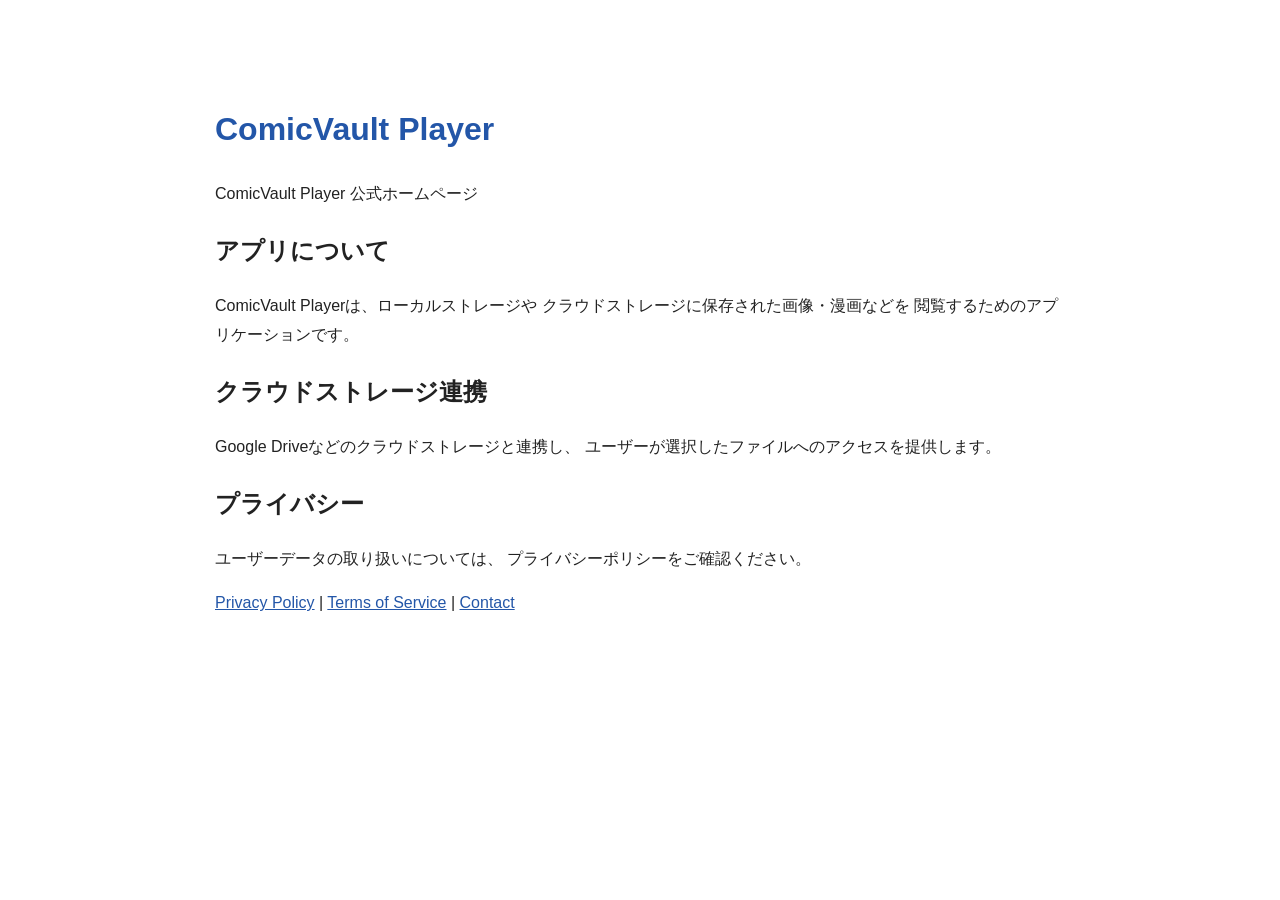
==== index.html @ 27692675 "Add ComicVault Player official homepage" ====
﻿<!DOCTYPE html>
<html lang="ja">
<head>
  <meta charset="UTF-8">
  <meta name="viewport" content="width=device-width, initial-scale=1">
  <meta name="description" content="ComicVault Player official website">
  <title>ComicVault Player - Official Website</title>
  <style>
    body {
      font-family: Arial, sans-serif;
      max-width: 850px;
      margin: 60px auto;
      padding: 20px;
      line-height: 1.8;
      color: #222;
    }
    h1 { color: #2356a8; }
    a { color: #2356a8; }
  </style>
</head>
<body>
  <h1>ComicVault Player</h1>
  <p>ComicVault Player 公式ホームページ</p>

  <h2>アプリについて</h2>
  <p>
    ComicVault Playerは、ローカルストレージや
    クラウドストレージに保存された画像・漫画などを
    閲覧するためのアプリケーションです。
  </p>

  <h2>クラウドストレージ連携</h2>
  <p>
    Google Driveなどのクラウドストレージと連携し、
    ユーザーが選択したファイルへのアクセスを提供します。
  </p>

  <h2>プライバシー</h2>
  <p>
    ユーザーデータの取り扱いについては、
    プライバシーポリシーをご確認ください。
  </p>

  <nav>
    <a href="privacy.html">Privacy Policy</a> |
    <a href="terms.html">Terms of Service</a> |
    <a href="contact.html">Contact</a>
  </nav>
</body>
</html>
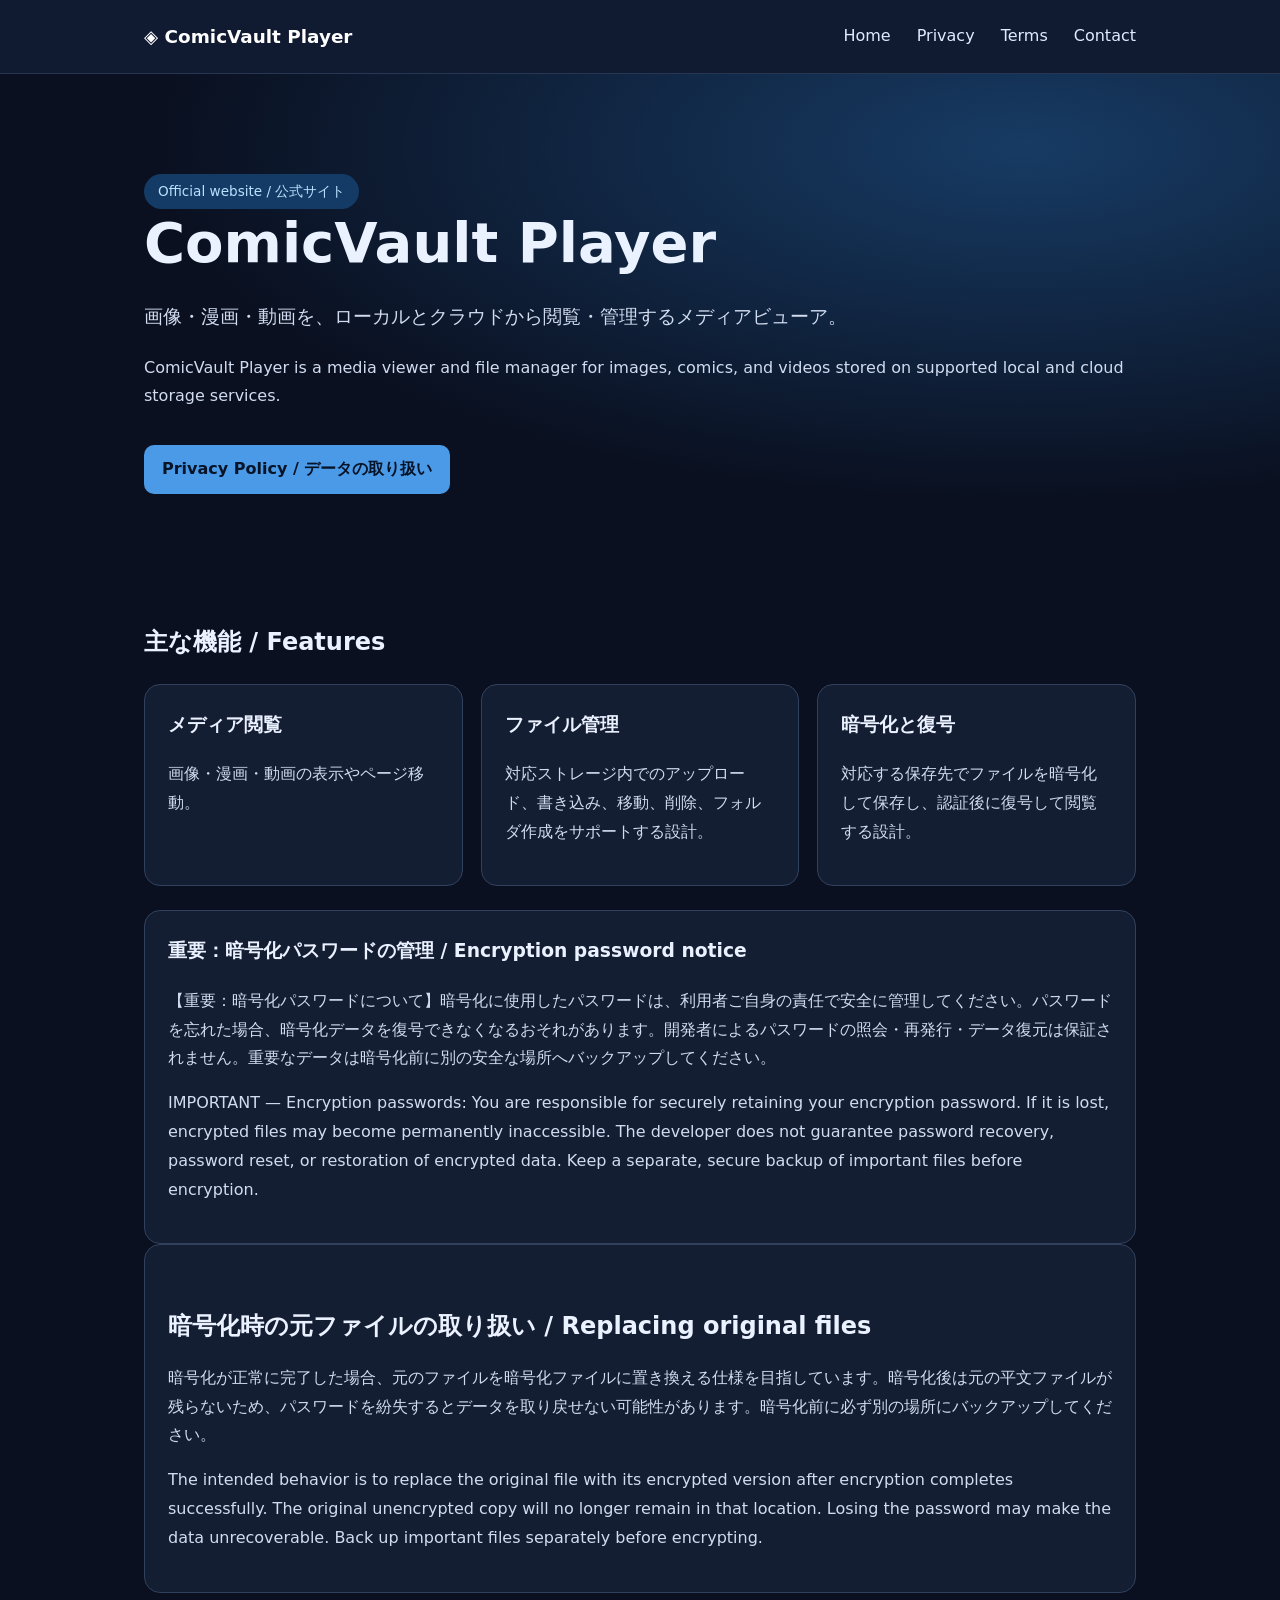
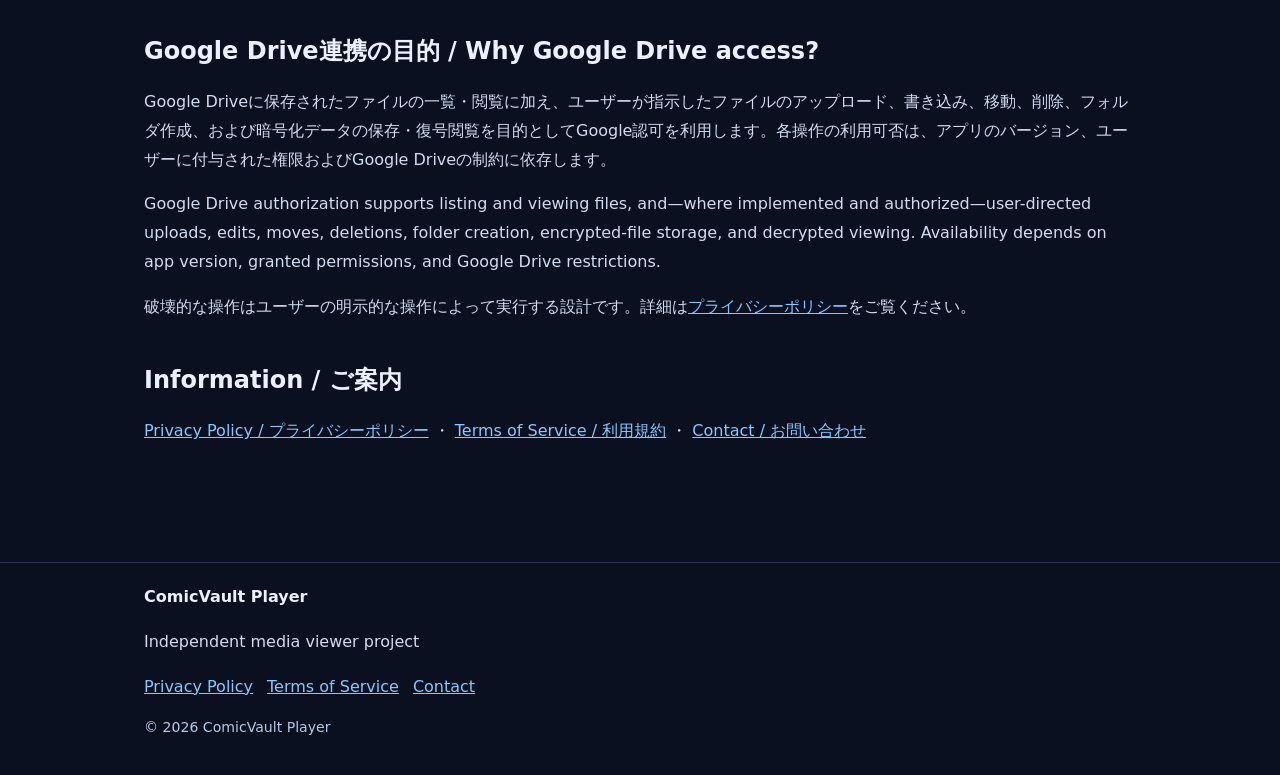
==== commit 4c2d64b5: "Add website policy and support pages" ====
--- a/index.html
+++ b/index.html
@@ -1,50 +1,3 @@
-﻿<!DOCTYPE html>
-<html lang="ja">
-<head>
-  <meta charset="UTF-8">
-  <meta name="viewport" content="width=device-width, initial-scale=1">
-  <meta name="description" content="ComicVault Player official website">
-  <title>ComicVault Player - Official Website</title>
-  <style>
-    body {
-      font-family: Arial, sans-serif;
-      max-width: 850px;
-      margin: 60px auto;
-      padding: 20px;
-      line-height: 1.8;
-      color: #222;
-    }
-    h1 { color: #2356a8; }
-    a { color: #2356a8; }
-  </style>
-</head>
-<body>
-  <h1>ComicVault Player</h1>
-  <p>ComicVault Player 公式ホームページ</p>
+<!DOCTYPE html>
 
-  <h2>アプリについて</h2>
-  <p>
-    ComicVault Playerは、ローカルストレージや
-    クラウドストレージに保存された画像・漫画などを
-    閲覧するためのアプリケーションです。
-  </p>
-
-  <h2>クラウドストレージ連携</h2>
-  <p>
-    Google Driveなどのクラウドストレージと連携し、
-    ユーザーが選択したファイルへのアクセスを提供します。
-  </p>
-
-  <h2>プライバシー</h2>
-  <p>
-    ユーザーデータの取り扱いについては、
-    プライバシーポリシーをご確認ください。
-  </p>
-
-  <nav>
-    <a href="privacy.html">Privacy Policy</a> |
-    <a href="terms.html">Terms of Service</a> |
-    <a href="contact.html">Contact</a>
-  </nav>
-</body>
-</html>
+<html lang="ja"><head><meta charset="utf-8"/><meta content="width=device-width,initial-scale=1" name="viewport"/><title>Official Website | ComicVault Player</title><meta content="ComicVault Player 公式サイト。メディア閲覧とクラウド連携について。" name="description"/><link href="/style.css" rel="stylesheet"/></head><body><header><nav><a class="brand" href="/">◈ ComicVault Player</a><a href="/">Home</a><a href="/privacy.html">Privacy</a><a href="/terms.html">Terms</a><a href="/contact.html">Contact</a></nav></header><main><section class="hero"><div class="wrap"><span class="pill">Official website / 公式サイト</span><h1>ComicVault Player</h1><p class="lead">画像・漫画・動画を、ローカルとクラウドから閲覧・管理するメディアビューア。</p><p>ComicVault Player is a media viewer and file manager for images, comics, and videos stored on supported local and cloud storage services.</p><a class="cta" href="/privacy.html">Privacy Policy / データの取り扱い</a></div></section><div class="wrap"><h2>主な機能 / Features</h2><div class="grid"><section class="panel"><h3>メディア閲覧</h3><p>画像・漫画・動画の表示やページ移動。</p></section><section class="panel"><h3>ファイル管理</h3><p>対応ストレージ内でのアップロード、書き込み、移動、削除、フォルダ作成をサポートする設計。</p></section><section class="panel"><h3>暗号化と復号</h3><p>対応する保存先でファイルを暗号化して保存し、認証後に復号して閲覧する設計。</p></section></div><section class="panel"><h3>重要：暗号化パスワードの管理 / Encryption password notice</h3><p>【重要：暗号化パスワードについて】暗号化に使用したパスワードは、利用者ご自身の責任で安全に管理してください。パスワードを忘れた場合、暗号化データを復号できなくなるおそれがあります。開発者によるパスワードの照会・再発行・データ復元は保証されません。重要なデータは暗号化前に別の安全な場所へバックアップしてください。</p><p>IMPORTANT — Encryption passwords: You are responsible for securely retaining your encryption password. If it is lost, encrypted files may become permanently inaccessible. The developer does not guarantee password recovery, password reset, or restoration of encrypted data. Keep a separate, secure backup of important files before encryption.</p></section><section class="panel"><h2>暗号化時の元ファイルの取り扱い / Replacing original files</h2><p>暗号化が正常に完了した場合、元のファイルを暗号化ファイルに置き換える仕様を目指しています。暗号化後は元の平文ファイルが残らないため、パスワードを紛失するとデータを取り戻せない可能性があります。暗号化前に必ず別の場所にバックアップしてください。</p><p>The intended behavior is to replace the original file with its encrypted version after encryption completes successfully. The original unencrypted copy will no longer remain in that location. Losing the password may make the data unrecoverable. Back up important files separately before encrypting.</p></section><h2>Google Drive連携の目的 / Why Google Drive access?</h2><p>Google Driveに保存されたファイルの一覧・閲覧に加え、ユーザーが指示したファイルのアップロード、書き込み、移動、削除、フォルダ作成、および暗号化データの保存・復号閲覧を目的としてGoogle認可を利用します。各操作の利用可否は、アプリのバージョン、ユーザーに付与された権限およびGoogle Driveの制約に依存します。</p><p>Google Drive authorization supports listing and viewing files, and—where implemented and authorized—user-directed uploads, edits, moves, deletions, folder creation, encrypted-file storage, and decrypted viewing. Availability depends on app version, granted permissions, and Google Drive restrictions.</p><p>破壊的な操作はユーザーの明示的な操作によって実行する設計です。詳細は<a href="/privacy.html">プライバシーポリシー</a>をご覧ください。</p><h2>Information / ご案内</h2><p><a href="/privacy.html">Privacy Policy / プライバシーポリシー</a> ・ <a href="/terms.html">Terms of Service / 利用規約</a> ・ <a href="/contact.html">Contact / お問い合わせ</a></p></div></main><footer><div class="wrap"><strong>ComicVault Player</strong><p>Independent media viewer project</p><a href="/privacy.html">Privacy Policy</a><a href="/terms.html">Terms of Service</a><a href="/contact.html">Contact</a><p class="lang">© 2026 ComicVault Player</p></div></footer></body></html>
--- a/style.css
+++ b/style.css
@@ -0,0 +1,2 @@
+
+:root{font-family:system-ui,-apple-system,"Segoe UI",sans-serif;color:#eaf1ff;background:#0a1020;line-height:1.8}*{box-sizing:border-box}body{margin:0}a{color:#85c8ff}header{border-bottom:1px solid #273652;background:#101a30}nav,.wrap{max-width:1040px;margin:auto;padding:20px 24px}nav{display:flex;gap:26px;align-items:center;flex-wrap:wrap}nav a{color:#dfebff;text-decoration:none}.brand{font-weight:800;font-size:1.15rem;margin-right:auto;color:#fff}.hero{padding:80px 0 50px;background:radial-gradient(ellipse at 80% 15%,#173b64 0%,#0a1020 60%)}h1{font-size:clamp(2rem,5vw,3.5rem);line-height:1.2;margin:0 0 24px}h2{margin-top:42px;line-height:1.4}p,li{color:#d1dcf0}.lead{font-size:1.2rem}.pill{display:inline-block;background:#143b65;color:#b8e2ff;padding:5px 14px;border-radius:50px;font-size:.85rem}.grid{display:grid;grid-template-columns:repeat(auto-fit,minmax(240px,1fr));gap:18px;margin:24px 0}.panel{padding:23px;background:#141e33;border:1px solid #31415d;border-radius:16px}.panel h3{margin-top:0}.cta{display:inline-block;border-radius:10px;background:#4a9ae7;color:#071327;text-decoration:none;font-weight:700;padding:10px 18px;margin-top:18px}footer{border-top:1px solid #273652;margin-top:80px}footer a{margin-right:14px}.note{border-left:3px solid #e8bb68;padding:12px 18px;background:#28253a}.lang{font-size:.88rem;color:#b8c7e5}main{min-height:60vh}@media(max-width:640px){.hero{padding:50px 0 20px}nav{gap:12px}}
